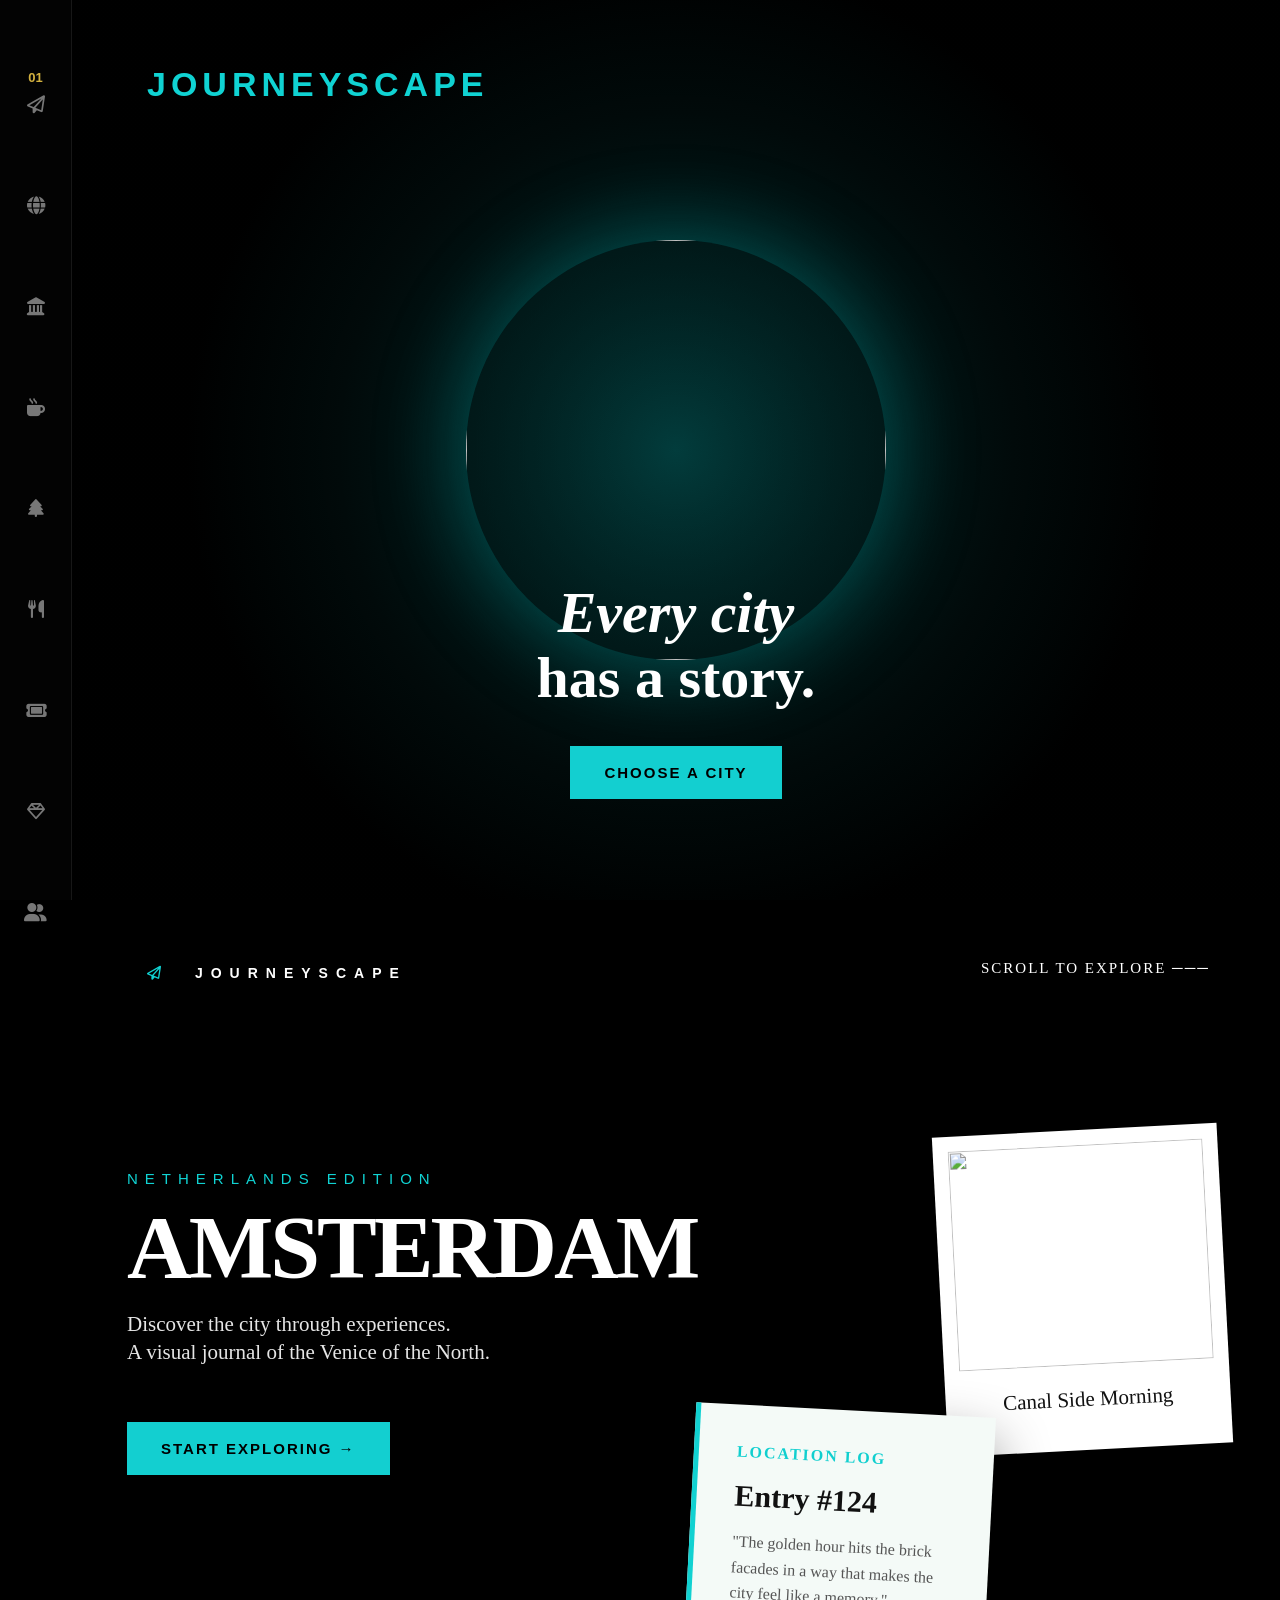
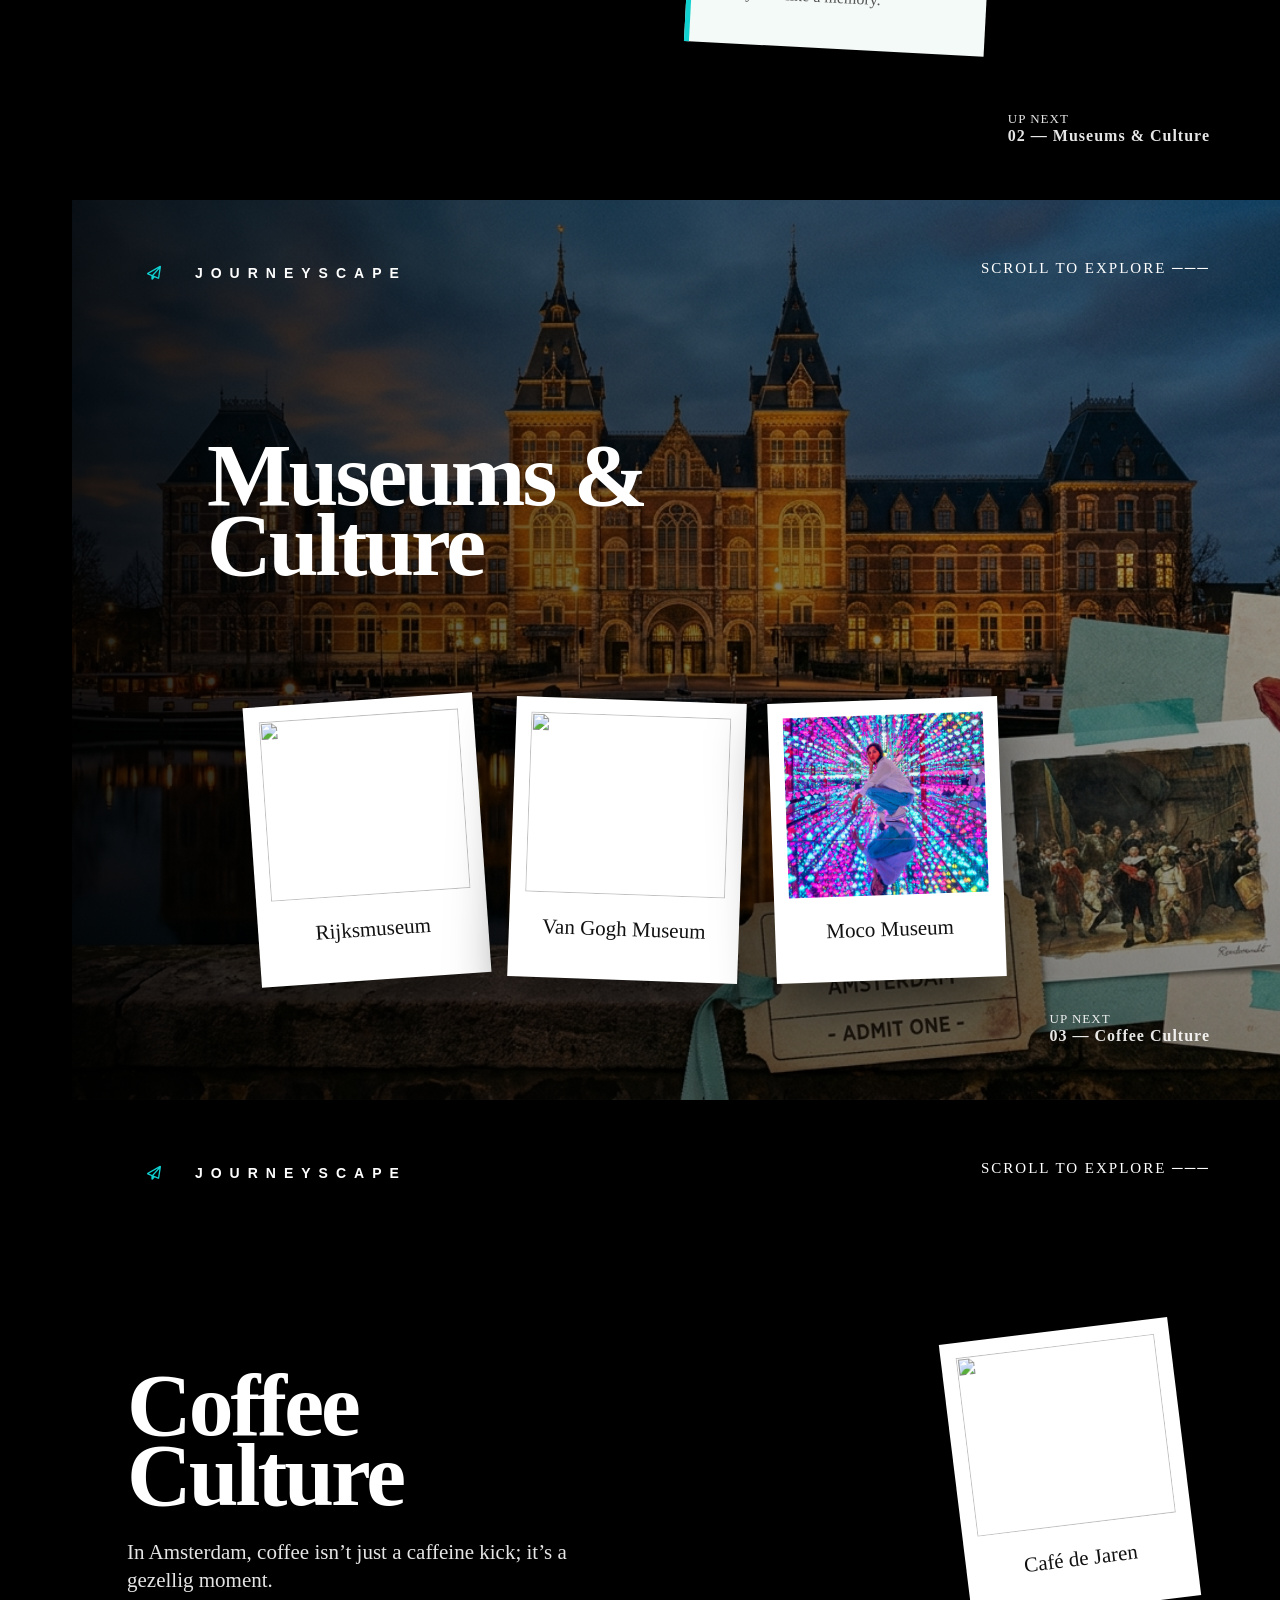
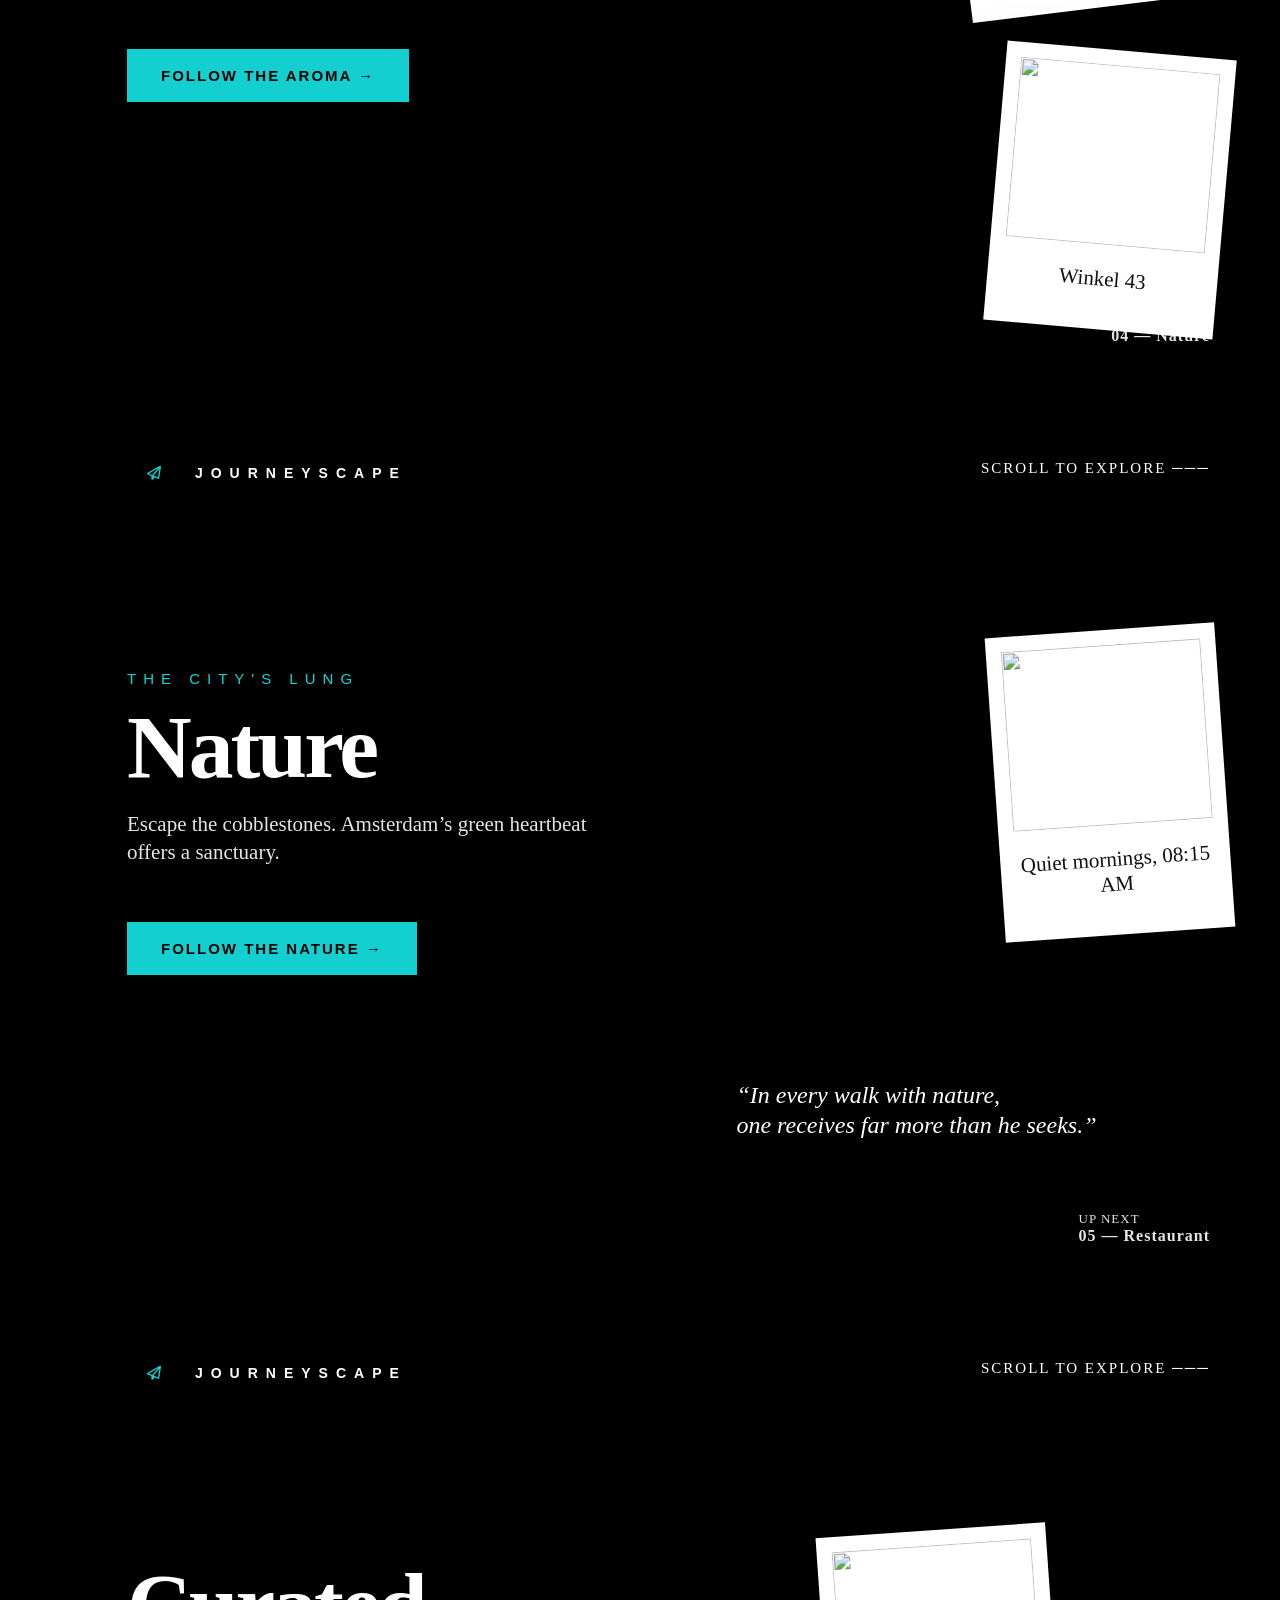
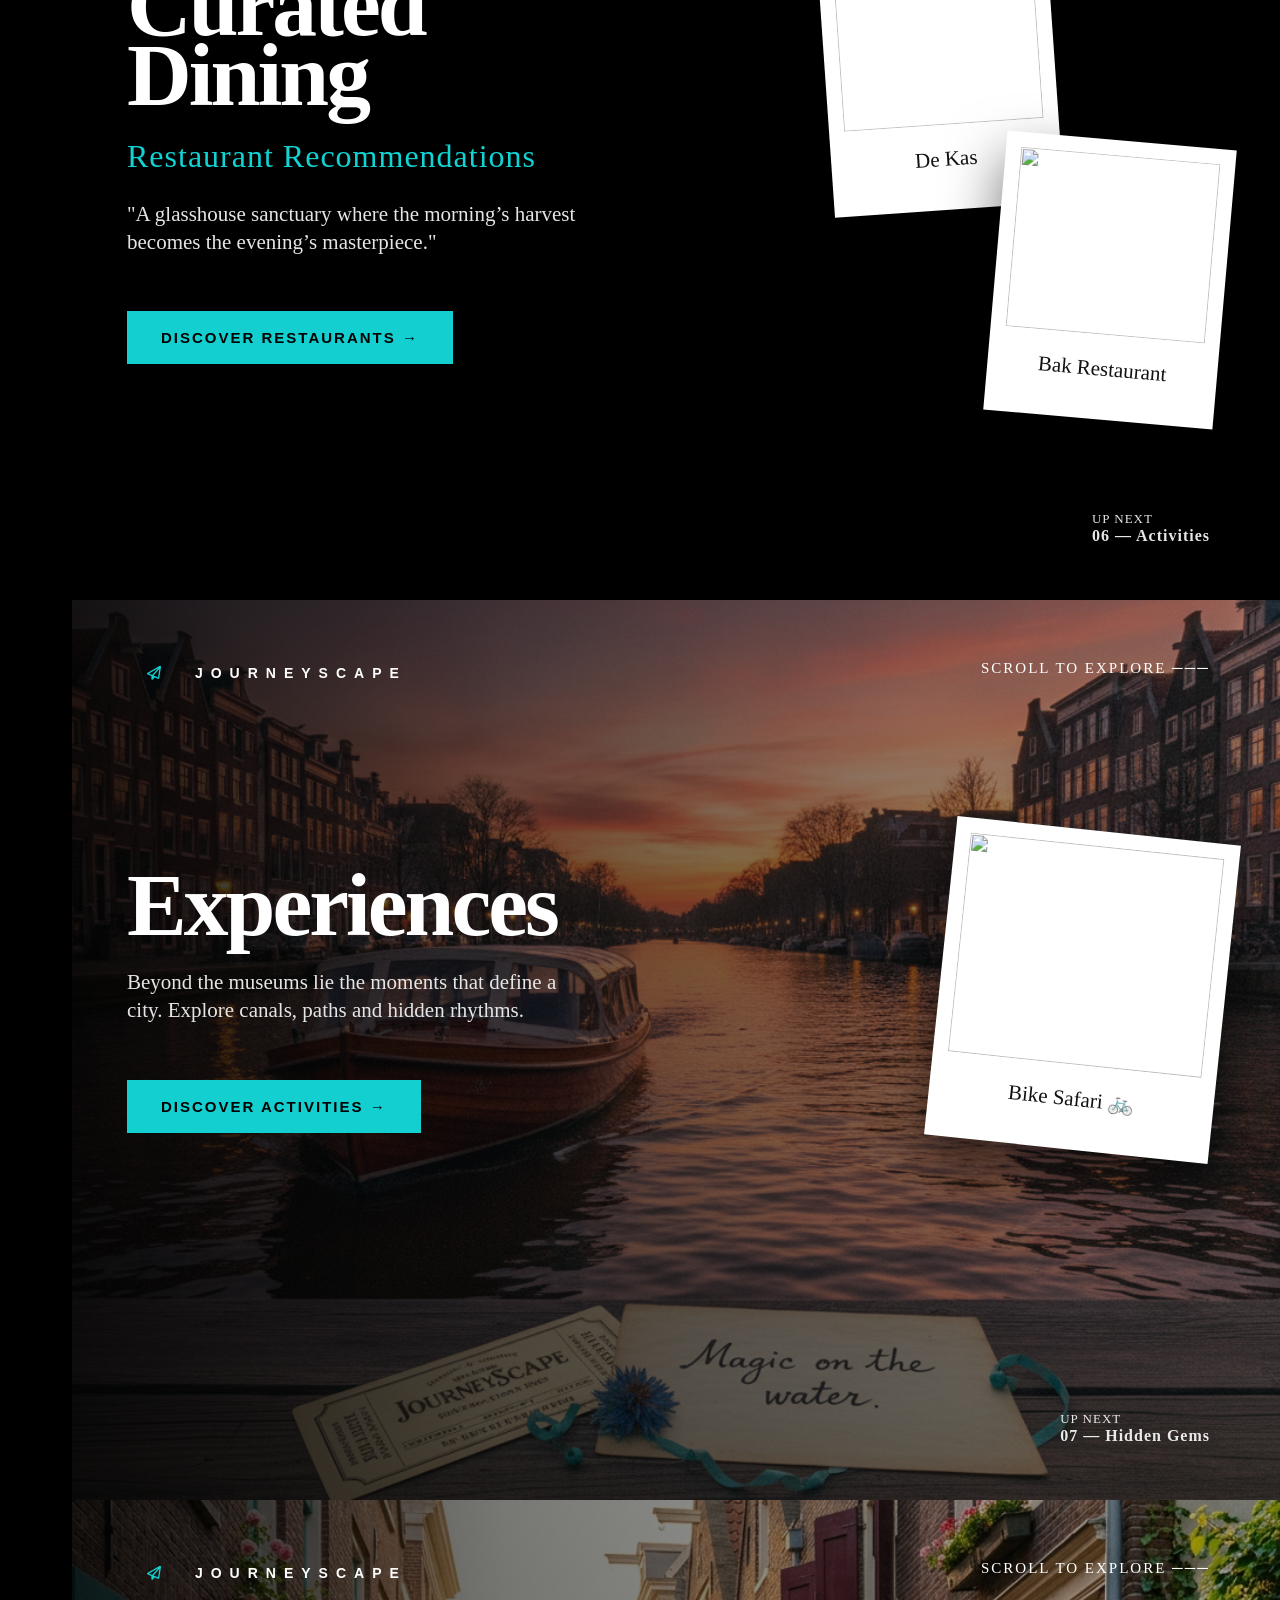
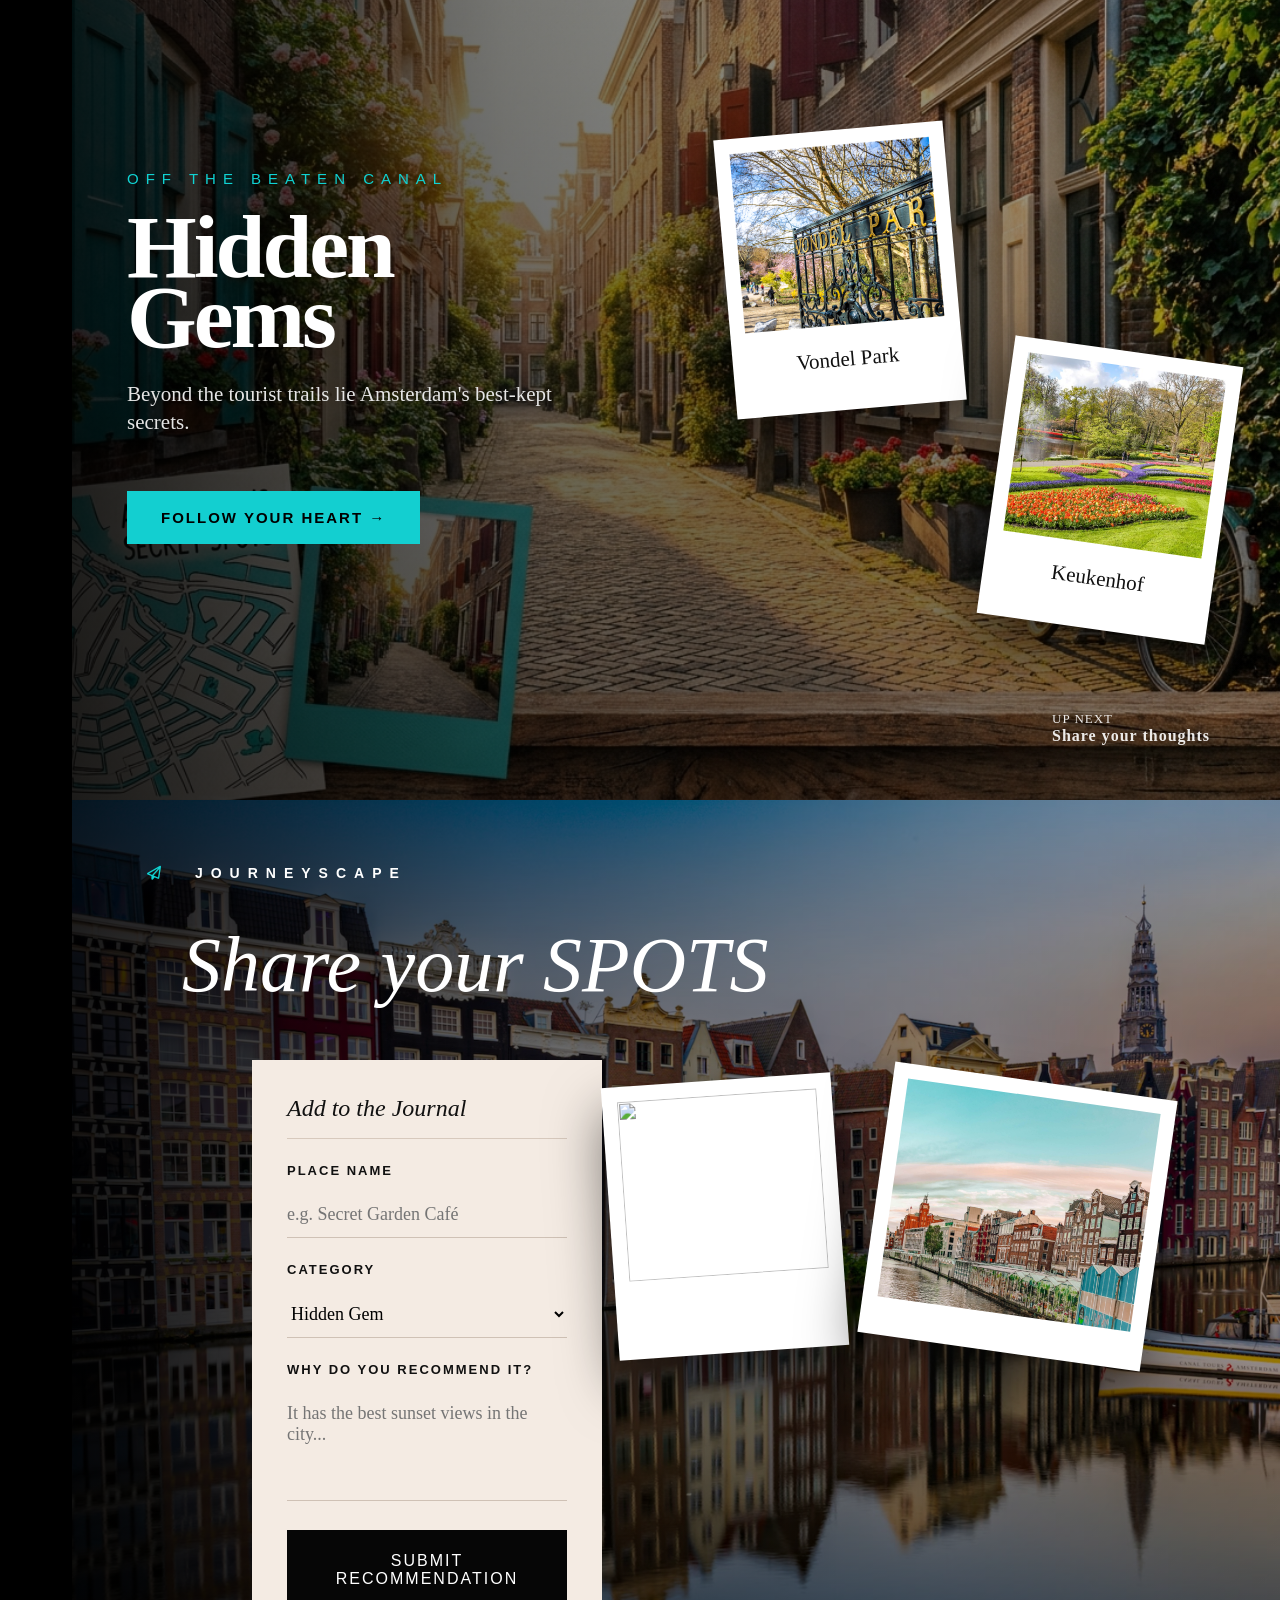
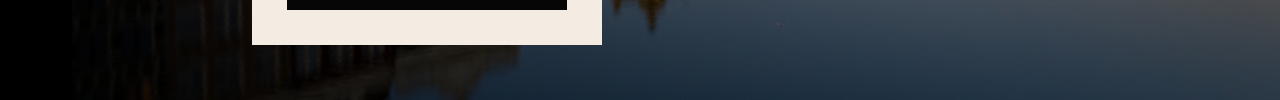
==== index.html @ 6c8f0bb3 "first version" ====
<!DOCTYPE html>
<html lang="en">
<head>
  <meta charset="UTF-8" />
  <meta name="viewport" content="width=device-width, initial-scale=1.0" />
  <title>Journeyscape</title>

  <link rel="stylesheet" href="css/style.css" />

  <link rel="stylesheet"
  href="https://cdnjs.cloudflare.com/ajax/libs/font-awesome/6.5.1/css/all.min.css">
</head>

<body>

<nav class="sidebar">
  <div class="side-number">01</div>

  <a href="#home"><i class="fa-regular fa-paper-plane"></i></a>
  <a href="#amsterdam"><i class="fa-solid fa-globe"></i></a>
  <a href="#museum"><i class="fa-solid fa-landmark"></i></a>
  <a href="#coffee"><i class="fa-solid fa-mug-hot"></i></a>
  <a href="#nature"><i class="fa-solid fa-tree"></i></a>
  <a href="#dining"><i class="fa-solid fa-utensils"></i></a>
  <a href="#experiences"><i class="fa-solid fa-ticket"></i></a>
  <a href="#hidden"><i class="fa-regular fa-gem"></i></a>
  <a href="#share"><i class="fa-solid fa-user-group"></i></a>
</nav>

<main>

<section id="home" class="slide home">
  <div class="brand big-brand">JOURNEYSCAPE</div>

  <div class="earth">
    <img src="https://images.unsplash.com/photo-1614730321146-b6fa6a46bcb4?q=80&w=1200" alt="">
  </div>

  <div class="home-text">
    <h1><em>Every city</em><br>has a story.</h1>
    <a href="#amsterdam" class="btn">CHOOSE A CITY</a>
  </div>
</section>

<section id="amsterdam" class="slide bg-amsterdam">
  <div class="brand"><i class="fa-regular fa-paper-plane"></i> JOURNEYSCAPE</div>
  <div class="top-text">SCROLL TO EXPLORE ───</div>

  <div class="content left">
    <p class="kicker">NETHERLANDS EDITION</p>
    <h1>AMSTERDAM</h1>
    <p class="desc">Discover the city through experiences.<br>A visual journal of the Venice of the North.</p>
    <a href="#museum" class="btn">START EXPLORING →</a>
  </div>

  <div class="cards ams-cards">
    <div class="polaroid big">
      <img src="https://images.unsplash.com/photo-1534351590666-13e3e96b5017?q=80&w=900" alt="">
      <p>Canal Side Morning</p>
    </div>

    <div class="note-card">
      <h4>LOCATION LOG</h4>
      <h3>Entry #124</h3>
      <p>"The golden hour hits the brick facades in a way that makes the city feel like a memory."</p>
    </div>
  </div>

  <div class="up-next">UP NEXT<br><b>02 — Museums & Culture</b></div>
</section>

<section id="museum" class="slide bg-museum">
  <div class="brand"><i class="fa-regular fa-paper-plane"></i> JOURNEYSCAPE</div>
  <div class="top-text">SCROLL TO EXPLORE ───</div>

  <div class="content museum-title">
    <h1>Museums &<br>Culture</h1>
  </div>

  <div class="museum-cards">
    <div class="polaroid">
      <img src="https://images.unsplash.com/photo-1582555172866-f73bb12a2ab3?q=80&w=900" alt="">
      <p>Rijksmuseum</p>
    </div>
    <div class="polaroid">
      <img src="https://images.unsplash.com/photo-1579783902614-a3fb3927b6a5?q=80&w=900" alt="">
      <p>Van Gogh Museum</p>
    </div>
    <div class="polaroid">
      <img src="../images/moco museum.jpg.avif" alt="">
      <p>Moco Museum</p>
    </div>
  </div>

  <div class="up-next">UP NEXT<br><b>03 — Coffee Culture</b></div>
</section>

<section id="coffee" class="slide bg-coffee">
  <div class="brand"><i class="fa-regular fa-paper-plane"></i> JOURNEYSCAPE</div>
  <div class="top-text">SCROLL TO EXPLORE ───</div>

  <div class="content left">
    <h1>Coffee<br>Culture</h1>
    <p class="desc">In Amsterdam, coffee isn’t just a caffeine kick; it’s a gezellig moment.</p>
    <a href="#nature" class="btn">FOLLOW THE AROMA →</a>
  </div>

  <div class="cards coffee-cards">
    <div class="polaroid">
      <img src="https://images.unsplash.com/photo-1509042239860-f550ce710b93?q=80&w=900" alt="">
      <p>Café de Jaren</p>
    </div>
    <div class="polaroid">
      <img src="https://images.unsplash.com/photo-1495474472287-4d71bcdd2085?q=80&w=900" alt="">
      <p>Winkel 43</p>
    </div>
  </div>

  <div class="up-next">UP NEXT<br><b>04 — Nature</b></div>
</section>

<section id="nature" class="slide bg-nature">
  <div class="brand"><i class="fa-regular fa-paper-plane"></i> JOURNEYSCAPE</div>
  <div class="top-text">SCROLL TO EXPLORE ───</div>

  <div class="content left">
    <p class="kicker">THE CITY'S LUNG</p>
    <h1>Nature</h1>
    <p class="desc">Escape the cobblestones. Amsterdam’s green heartbeat offers a sanctuary.</p>
    <a href="#dining" class="btn">FOLLOW THE NATURE →</a>
  </div>

  <div class="cards nature-card">
    <div class="polaroid">
      <img src="https://images.unsplash.com/photo-1441974231531-c6227db76b6e?q=80&w=900" alt="">
      <p>Quiet mornings, 08:15 AM</p>
    </div>
  </div>

  <div class="quote">“In every walk with nature,<br>one receives far more than he seeks.”</div>
  <div class="up-next">UP NEXT<br><b>05 — Restaurant</b></div>
</section>

<section id="dining" class="slide bg-dining">
  <div class="brand"><i class="fa-regular fa-paper-plane"></i> JOURNEYSCAPE</div>
  <div class="top-text">SCROLL TO EXPLORE ───</div>

  <div class="content left">
    <h1>Curated<br>Dining</h1>
    <p class="kicker handwritten">Restaurant Recommendations</p>
    <p class="desc">"A glasshouse sanctuary where the morning’s harvest becomes the evening’s masterpiece."</p>
    <a href="#experiences" class="btn">DISCOVER RESTAURANTS →</a>
  </div>

  <div class="cards dining-cards">
    <div class="polaroid">
      <img src="https://images.unsplash.com/photo-1504674900247-0877df9cc836?q=80&w=900" alt="">
      <p>De Kas</p>
    </div>
    <div class="polaroid">
      <img src="https://images.unsplash.com/photo-1551218808-94e220e084d2?q=80&w=900" alt="">
      <p>Bak Restaurant</p>
    </div>
  </div>

  <div class="up-next">UP NEXT<br><b>06 — Activities</b></div>
</section>

<section id="experiences" class="slide bg-experiences">
  <div class="brand"><i class="fa-regular fa-paper-plane"></i> JOURNEYSCAPE</div>
  <div class="top-text">SCROLL TO EXPLORE ───</div>

  <div class="content left">
    <h1>Experiences</h1>
    <p class="desc">Beyond the museums lie the moments that define a city. Explore canals, paths and hidden rhythms.</p>
    <a href="#hidden" class="btn">DISCOVER ACTIVITIES →</a>
  </div>

  <div class="cards exp-card">
    <div class="polaroid big">
      <img src="https://images.unsplash.com/photo-1485965120184-e220f721d03e?q=80&w=900" alt="">
      <p>Bike Safari 🚲</p>
    </div>
  </div>

  <div class="up-next">UP NEXT<br><b>07 — Hidden Gems</b></div>
</section>

<section id="hidden" class="slide bg-hidden">
  <div class="brand"><i class="fa-regular fa-paper-plane"></i> JOURNEYSCAPE</div>
  <div class="top-text">SCROLL TO EXPLORE ───</div>

  <div class="content left">
    <p class="kicker">OFF THE BEATEN CANAL</p>
    <h1>Hidden<br>Gems</h1>
    <p class="desc">Beyond the tourist trails lie Amsterdam's best-kept secrets.</p>
    <a href="#share" class="btn">FOLLOW YOUR HEART →</a>
  </div>

  <div class="cards hidden-cards">
    <div class="polaroid">
      <img src="images/hiddengems1.png" alt="">
      <p>Vondel Park</p>
    </div>
    <div class="polaroid">
      <img src="images/hiddengems2.jpeg" alt="">
      <p>Keukenhof</p>
    </div>
  </div>

  <div class="up-next">UP NEXT<br><b>Share your thoughts</b></div>
</section>

<section id="share" class="slide bg-share">
  <div class="brand"><i class="fa-regular fa-paper-plane"></i> JOURNEYSCAPE</div>

  <div class="share-title">
    <h1><em>Share your SPOTS</em></h1>
  </div>

  <form class="journal">
    <h3>Add to the Journal</h3>

    <label>PLACE NAME</label>
    <input type="text" placeholder="e.g. Secret Garden Café">

    <label>CATEGORY</label>
    <select>
      <option>Hidden Gem</option>
      <option>Coffee</option>
      <option>Museum</option>
      <option>Restaurant</option>
    </select>

    <label>WHY DO YOU RECOMMEND IT?</label>
    <textarea placeholder="It has the best sunset views in the city..."></textarea>

    <button type="button">SUBMIT RECOMMENDATION</button>
  </form>

  <div class="cards share-cards">
    <div class="polaroid">
      <img src="https://images.unsplash.com/photo-1517701604599-bb29b565090c?q=80&w=900" alt="">
    </div>
    <div class="polaroid big">
      <img src="../images/spots.jpg" alt="">
    </div>
  </div>
</section>

</main>

<script src="https://cdnjs.cloudflare.com/ajax/libs/gsap/3.12.5/gsap.min.js"></script>
<script src="https://cdnjs.cloudflare.com/ajax/libs/gsap/3.12.5/ScrollTrigger.min.js"></script>
<script src="js/script.js"></script>

</body>
</html>
---- css/style.css ----
*{
  margin:0;
  padding:0;
  box-sizing:border-box;
}

html{
  scroll-behavior:smooth;
  scroll-snap-type:y mandatory;
}

body{
  background:#000;
  color:white;
  font-family:Georgia, "Times New Roman", serif;
  overflow-x:hidden;
}

html, body {
  width: 100%;
  min-height: 100%;
}

.sidebar{
  position:fixed;
  left:0;
  top:0;
  width:72px;
  height:100vh;
  background:#030303;
  z-index:1000;
  display:flex;
  flex-direction:column;
  align-items:center;
  padding-top:95px;
  gap:80px;
  border-right:1px solid rgba(255,255,255,0.08);
}

.side-number{
  position:absolute;
  top:70px;
  color:#d3b13f;
  font-size:13px;
  font-family:Arial, sans-serif;
  font-weight:bold;
}

.sidebar a{
  color:#777;
  font-size:18px;
  text-decoration:none;
  transition:.25s ease;
}

.sidebar a:hover,
.sidebar a.active{
  color:white;
  transform:scale(1.18);
}

main{
  margin-left:72px;
}

.slide{
  height:100vh;
  position:relative;
  overflow:hidden;
  background-size:cover;
  background-position:center;
  padding:70px 80px;
  scroll-snap-align:start;
  scroll-snap-stop:always;
}

.slide::before{
  content:"";
  position:absolute;
  inset:0;
  background:
    linear-gradient(90deg, rgba(0,0,0,.82) 0%, rgba(0,0,0,.46) 36%, rgba(0,0,0,.16) 100%),
    linear-gradient(0deg, rgba(0,0,0,.35), rgba(0,0,0,.12));
  z-index:1;
}

.brand{
  position:absolute;
  top:65px;
  left:75px;
  z-index:5;
  font-family:Arial, sans-serif;
  font-size:14px;
  letter-spacing:8px;
  font-weight:bold;
  color:white;
}

.brand i{
  color:#10d3d3;
  margin-right:14px;
}

.big-brand{
  font-size:34px;
  color:#10d3d3;
  letter-spacing:5px;
}

.top-text{
  position:absolute;
  top:60px;
  right:70px;
  z-index:5;
  font-size:15px;
  letter-spacing:2px;
  color:white;
}

.content{
  position:relative;
  z-index:4;
}

.content.left{
  max-width:760px;
  padding-top:250px;
}

.content h1{
  font-size:clamp(70px, 8vw, 150px);
  line-height:.78;
  letter-spacing:-5px;
  color:white;
  margin-bottom:28px;
}

.kicker{
  color:#10d3d3;
  font-size:15px;
  letter-spacing:7px;
  margin-bottom:25px;
  font-family:Arial, sans-serif;
}

.handwritten{
  font-family:cursive;
  letter-spacing:1px;
  font-size:32px;
}

.desc{
  font-size:24px;
  line-height:1.35;
  color:#e5e5e5;
  max-width:560px;
  margin-bottom:55px;
}

.btn{
  display:inline-block;
  background:#13cfd0;
  color:#000;
  text-decoration:none;
  font-family:Arial, sans-serif;
  font-weight:bold;
  letter-spacing:2px;
  padding:22px 48px;
  font-size:15px;
}

.cards{
  position:absolute;
  z-index:6;
}

.polaroid{
  width:270px;
  background:white;
  color:#111;
  padding:15px 15px 38px;
  box-shadow:0 25px 55px rgba(0,0,0,.55);
}

.polaroid.big{
  width:330px;
}

.polaroid img{
  width:100%;
  height:220px;
  object-fit:cover;
  display:block;
}

.polaroid.big img{
  height:260px;
}

.polaroid p{
  font-size:21px;
  margin-top:22px;
  text-align:center;
  font-family:cursive;
}

.note-card{
  width:300px;
  background:#f4faf7;
  color:#111;
  padding:38px;
  border-left:5px solid #11d1d1;
  transform:rotate(3deg);
  box-shadow:0 25px 55px rgba(0,0,0,.45);
}

.note-card h4{
  color:#10cfcf;
  letter-spacing:2px;
  margin-bottom:18px;
}

.note-card h3{
  font-size:30px;
  font-family:cursive;
  margin-bottom:16px;
}

.note-card p{
  font-size:16px;
  line-height:1.6;
  color:#555;
}

.up-next{
  position:absolute;
  right:70px;
  bottom:55px;
  z-index:8;
  color:white;
  font-size:13px;
  letter-spacing:1px;
  opacity:.9;
}

.up-next b{
  font-size:16px;
}

.home{
  display:flex;
  justify-content:center;
  align-items:center;
  background:
    radial-gradient(circle, rgba(0,190,190,.18) 0%, rgba(0,0,0,0) 45%),
    #020606;
}

.home::before{
  background:radial-gradient(circle, rgba(0,180,180,.15), rgba(0,0,0,.98) 65%);
}

.earth{
  position:absolute;
  z-index:2;
  width:420px;
  height:420px;
  border-radius:50%;
  overflow:hidden;
  box-shadow:0 0 90px rgba(0,210,210,.35);
}

.earth img{
  width:100%;
  height:100%;
  object-fit:cover;
}

.home-text{
  position:relative;
  z-index:5;
  text-align:center;
  margin-top:480px;
}

.home-text h1{
  font-size:58px;
  line-height:1.12;
  margin-bottom:35px;
}

.home-text em{
  font-style:italic;
}

.ams-cards{
  right:100px;
  top:260px;
}

.ams-cards .polaroid{
  transform:rotate(-3deg);
}

.ams-cards .note-card{
  margin-left:-250px;
  margin-top:-40px;
}

.museum-title{
  padding-top:180px;
  padding-left:80px;
}

.museum-cards{
  position:absolute;
  z-index:6;
  left:260px;
  bottom:120px;
  display:flex;
  gap:55px;
}

.museum-cards .polaroid:nth-child(1){
  transform:rotate(-4deg);
}

.museum-cards .polaroid:nth-child(2){
  transform:rotate(2deg);
}

.museum-cards .polaroid:nth-child(3){
  transform:rotate(-2deg);
}

.coffee-cards{
  right:150px;
  top:220px;
}

.coffee-cards .polaroid:nth-child(1){
  transform:rotate(-7deg);
}

.coffee-cards .polaroid:nth-child(2){
  margin-top:40px;
  margin-left:40px;
  transform:rotate(5deg);
}

.nature-card{
  right:170px;
  top:230px;
}

.nature-card .polaroid{
  transform:rotate(-4deg);
}

.quote{
  position:absolute;
  z-index:5;
  bottom:160px;
  left:52%;
  font-size:30px;
  line-height:1.25;
  font-style:italic;
}

.dining-cards{
  right:140px;
  top:220px;
}

.dining-cards .polaroid:nth-child(1){
  transform:rotate(-4deg);
}

.dining-cards .polaroid:nth-child(2){
  margin-top:-70px;
  margin-left:170px;
  transform:rotate(5deg);
}

.exp-card{
  right:170px;
  top:230px;
}

.exp-card .polaroid{
  transform:rotate(6deg);
}

.hidden-cards{
  right:130px;
  top:120px;
}

.hidden-cards .polaroid:nth-child(1){
  transform:rotate(-5deg);
}

.hidden-cards .polaroid:nth-child(2){
  margin-left:270px;
  margin-top:-60px;
  transform:rotate(8deg);
}

.share-title{
  position:absolute;
  z-index:5;
  top:120px;
  left:110px;
}

.share-title h1{
  font-size:78px;
  font-weight:normal;
}

.journal{
  position:absolute;
  z-index:6;
  left:180px;
  top:260px;
  width:350px;
  background:#f4ebe3;
  color:#111;
  padding:35px;
  display:flex;
  flex-direction:column;
  gap:14px;
}

.journal h3{
  font-size:24px;
  font-style:italic;
  font-weight:normal;
  border-bottom:1px solid #d7c9bd;
  padding-bottom:16px;
}

.journal label{
  font-family:Arial, sans-serif;
  font-size:13px;
  font-weight:bold;
  letter-spacing:2px;
  margin-top:10px;
}

.journal input,
.journal select,
.journal textarea{
  background:transparent;
  border:none;
  border-bottom:1px solid #cfc1b5;
  padding:12px 0;
  font-size:18px;
  font-family:Georgia, serif;
}

.journal textarea{
  height:110px;
  resize:none;
}

.journal button{
  margin-top:15px;
  background:#060606;
  color:white;
  border:none;
  padding:22px;
  font-size:16px;
  letter-spacing:2px;
}

.share-cards{
  right:120px;
  top:280px;
  display:flex;
  gap:35px;
}

.share-cards .polaroid:nth-child(1){
  transform:rotate(-4deg);
}

.share-cards .polaroid:nth-child(2){
  transform:rotate(8deg);
}

.bg-amsterdam{
  background-image:url("https://images.unsplash.com/photo-1534351590666-13e3e96b5017?q=80&w=1920");
}

.bg-museum{
  background-image:url("../images/museum.png");
}

.bg-coffee{
  background-image:url("https://images.unsplash.com/photo-1517701604599-bb29b565090c?q=80&w=1920");
}

.bg-nature{
  background-image:url("https://images.unsplash.com/photo-1441974231531-c6227db76b6e?q=80&w=1920");
}

.bg-dining{
  background-image:url("https://images.unsplash.com/photo-1517248135467-4c7edcad34c4?q=80&w=1920");
}

.bg-experiences{
  background-image:url("../images/experiences.png");
}

.bg-hidden{
  background-image:url("../images/hiddengem.png");
}

.bg-share{
  background-image:url("../images/share\ your\ spots.jpg.avif");
}

@media(max-width:1000px){
  .cards,
  .museum-cards,
  .quote,
  .top-text{
    display:none;
  }

  .content.left,
  .museum-title{
    padding-top:220px;
    padding-left:20px;
  }

  .content h1{
    font-size:70px;
  }

  .desc{
    font-size:19px;
  }

  .journal{
    left:110px;
    width:320px;
  }

  .share-title h1{
    font-size:52px;
  }
}

@media(max-width:600px){
  .sidebar{
    width:52px;
    gap:24px;
  }

  main{
    margin-left:52px;
  }

  .slide{
    padding:45px 28px;
  }

  .brand{
    left:35px;
    font-size:11px;
    letter-spacing:4px;
  }

  .content h1{
    font-size:48px;
    letter-spacing:-2px;
  }

  .btn{
    padding:16px 24px;
    font-size:12px;
  }

  .journal{
    left:70px;
    top:240px;
    width:260px;
  }
}

@media(max-width:1000px){
  .cards,
  .museum-cards,
  .quote,
  .top-text{
    display:none;
  }

  .content.left,
  .museum-title{
    padding-top:220px;
    padding-left:20px;
  }

  .content h1{
    font-size:70px;
  }

  .desc{
    font-size:19px;
  }

  .journal{
    left:110px;
    width:320px;
  }

  .share-title h1{
    font-size:52px;
  }
}

@media(max-width:600px){
  .sidebar{
    width:52px;
    gap:24px;
  }

  main{
    margin-left:52px;
  }

  .slide{
    padding:45px 28px;
  }

  .brand{
    left:35px;
    font-size:11px;
    letter-spacing:4px;
  }

  .content h1{
    font-size:48px;
    letter-spacing:-2px;
  }

  .btn{
    padding:16px 24px;
    font-size:12px;
  }

  .journal{
    left:70px;
    top:240px;
    width:260px;
  }
}

/* RESPONSIVE FIX */
@media (max-width: 1300px) {
  .slide {
    padding: 60px 55px;
  }

  .content.left {
    max-width: 52%;
    padding-top: 210px;
  }

  .content h1 {
    font-size: clamp(56px, 7vw, 95px);
    letter-spacing: -3px;
  }

  .desc {
    font-size: 21px;
    max-width: 460px;
  }

  .btn {
    padding: 18px 34px;
  }

  .polaroid {
    width: 230px;
  }

  .polaroid.big {
    width: 285px;
  }

  .polaroid img {
    height: 180px;
  }

  .polaroid.big img {
    height: 220px;
  }

  .ams-cards,
  .coffee-cards,
  .nature-card,
  .dining-cards,
  .exp-card,
  .hidden-cards {
    right: 55px;
    top: 230px;
  }

  .museum-cards {
    left: 180px;
    gap: 30px;
  }

  .quote {
    font-size: 24px;
    left: 55%;
  }
}

@media (max-width: 1050px) {
  .content.left {
    max-width: 100%;
    padding-top: 180px;
  }

  .cards,
  .museum-cards,
  .quote {
    display: none;
  }

  .content h1 {
    font-size: 64px;
  }

  .desc {
    font-size: 19px;
    max-width: 620px;
  }

  .top-text {
    display: none;
  }

  .up-next {
    right: 35px;
    bottom: 35px;
  }
}

@media (max-width: 700px) {
  .sidebar {
    width: 52px;
    gap: 28px;
    padding-top: 90px;
  }

  main {
    margin-left: 52px;
  }

  .slide {
    padding: 45px 25px;
  }

  .brand {
    left: 30px;
    top: 45px;
    font-size: 11px;
    letter-spacing: 4px;
  }

  .big-brand {
    font-size: 20px;
  }

  .content.left,
  .museum-title {
    padding-top: 165px;
    padding-left: 0;
  }

  .content h1 {
    font-size: 48px;
    line-height: .9;
    letter-spacing: -2px;
  }

  .desc {
    font-size: 17px;
  }

  .btn {
    padding: 15px 22px;
    font-size: 12px;
  }

  .home-text {
    margin-top: 380px;
  }

  .earth {
    width: 300px;
    height: 300px;
  }

  .share-title {
    left: 75px;
  }

  .share-title h1 {
    font-size: 42px;
  }

  .journal {
    left: 75px;
    width: 260px;
  }
}
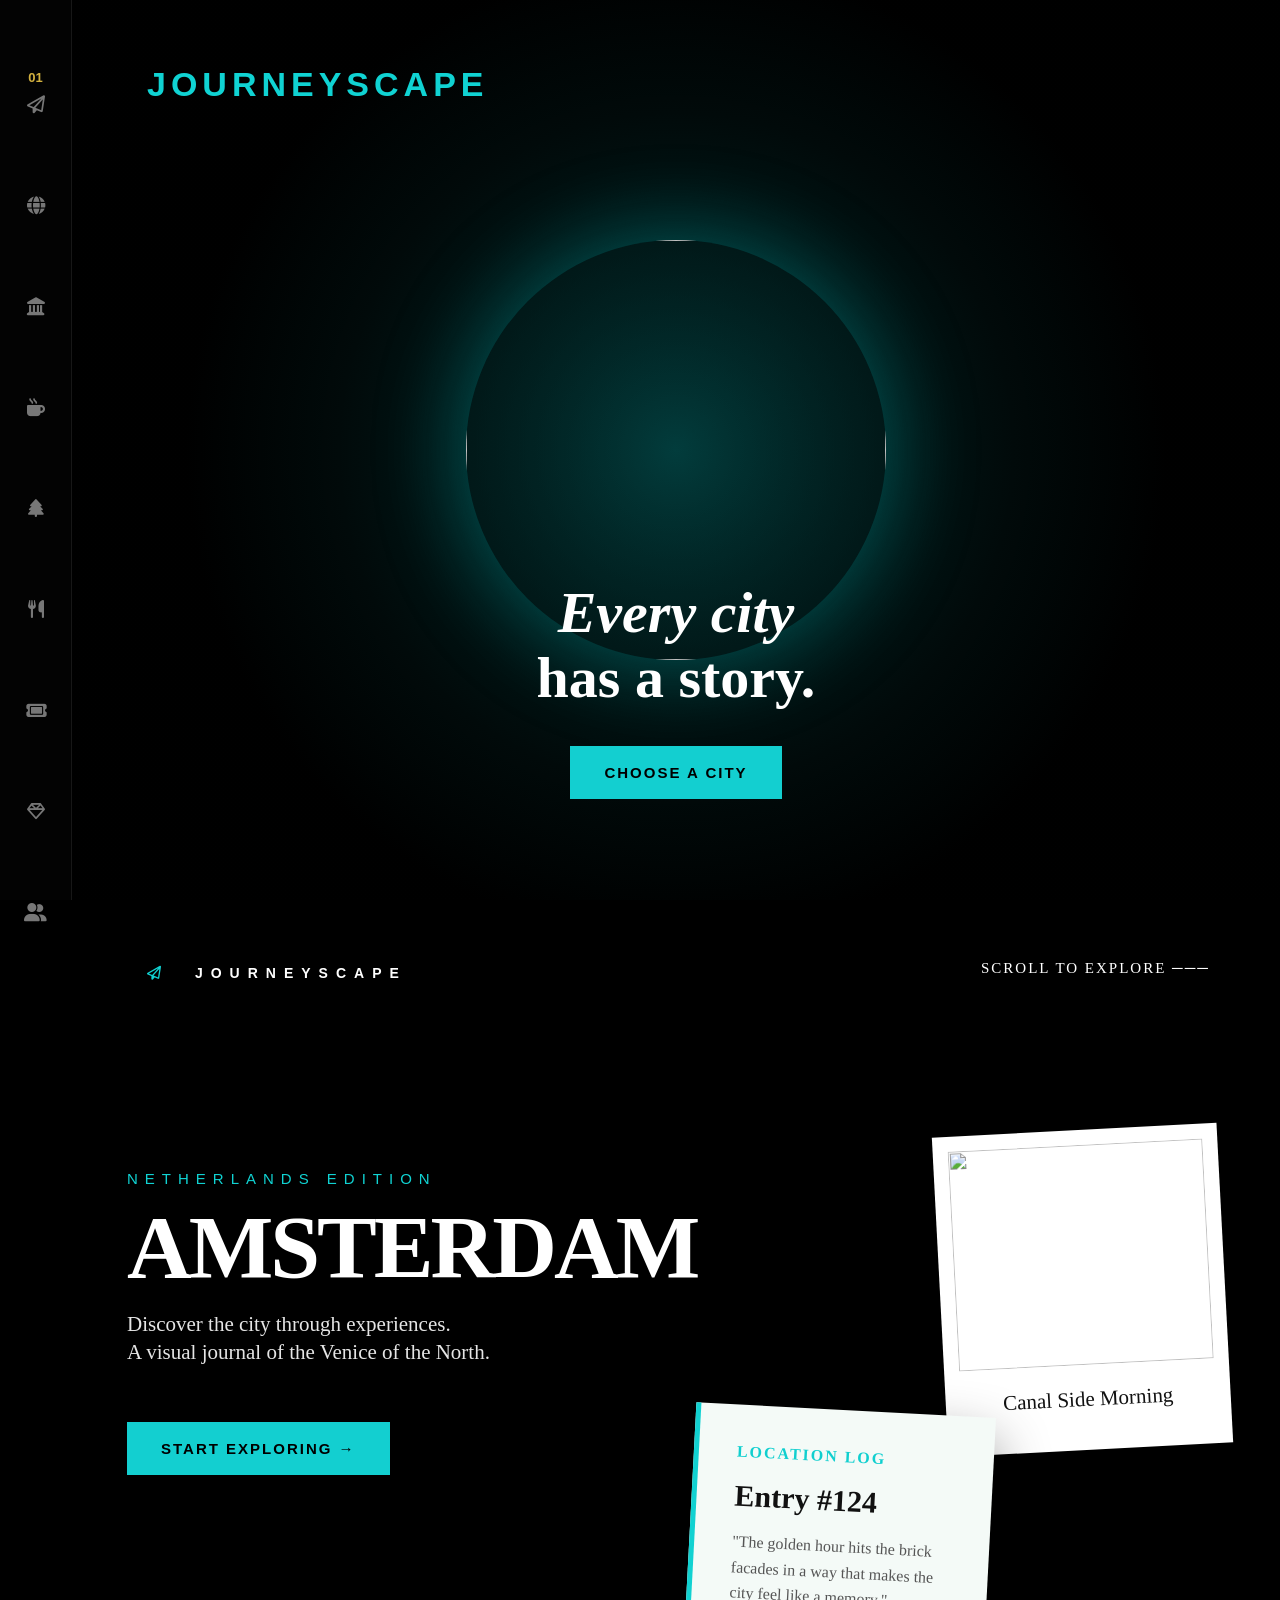
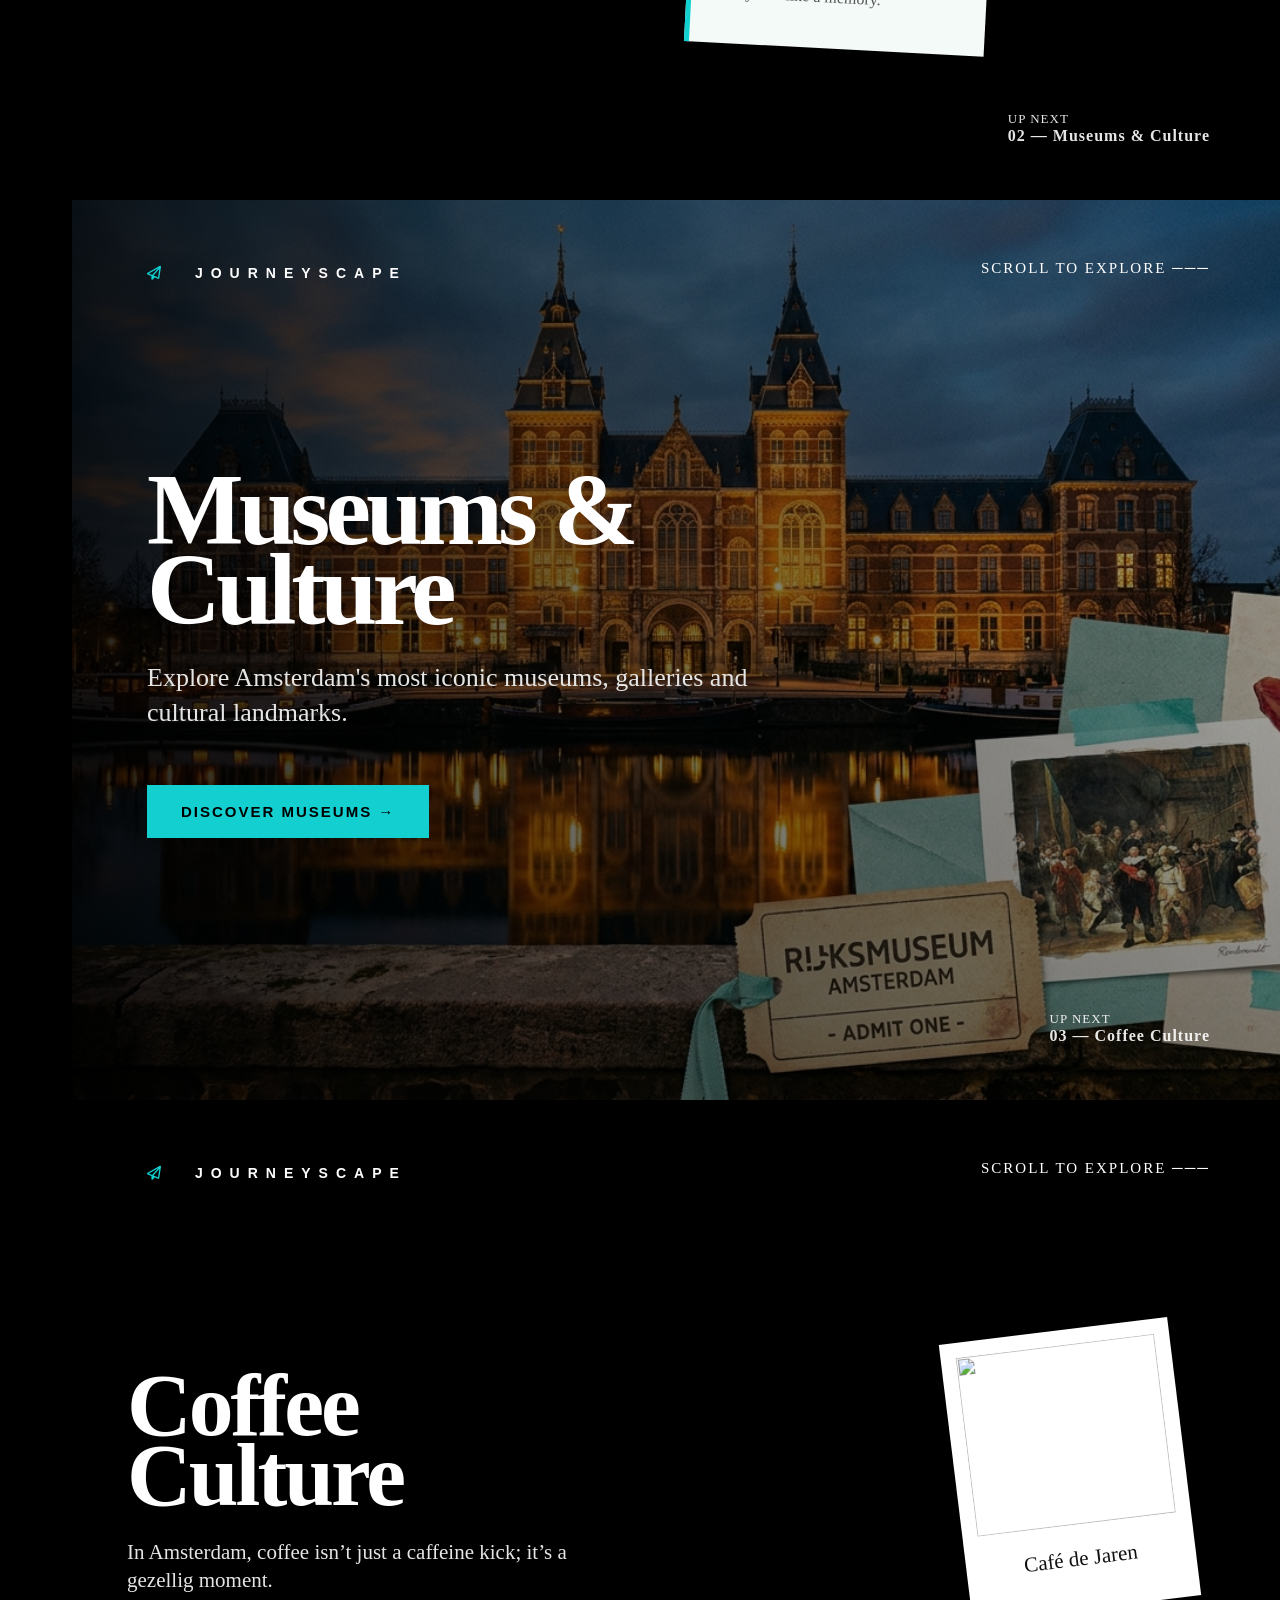
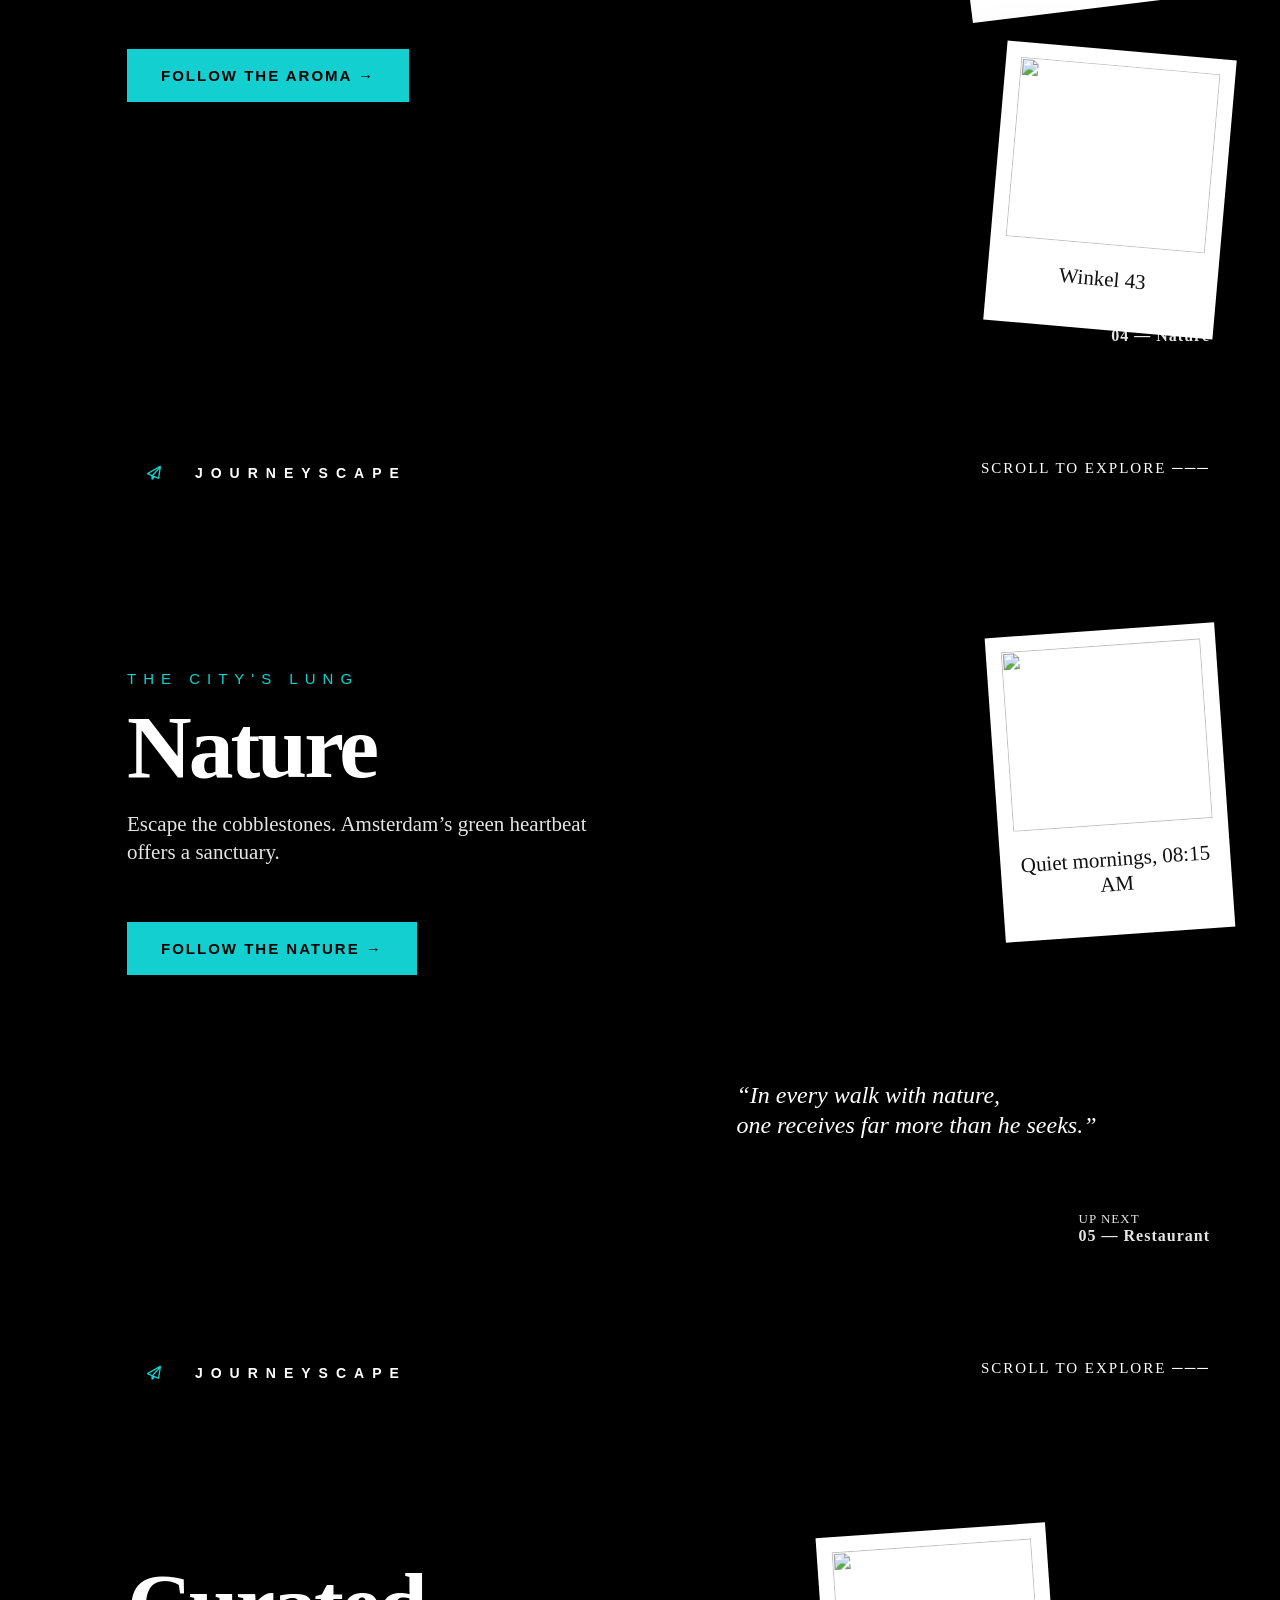
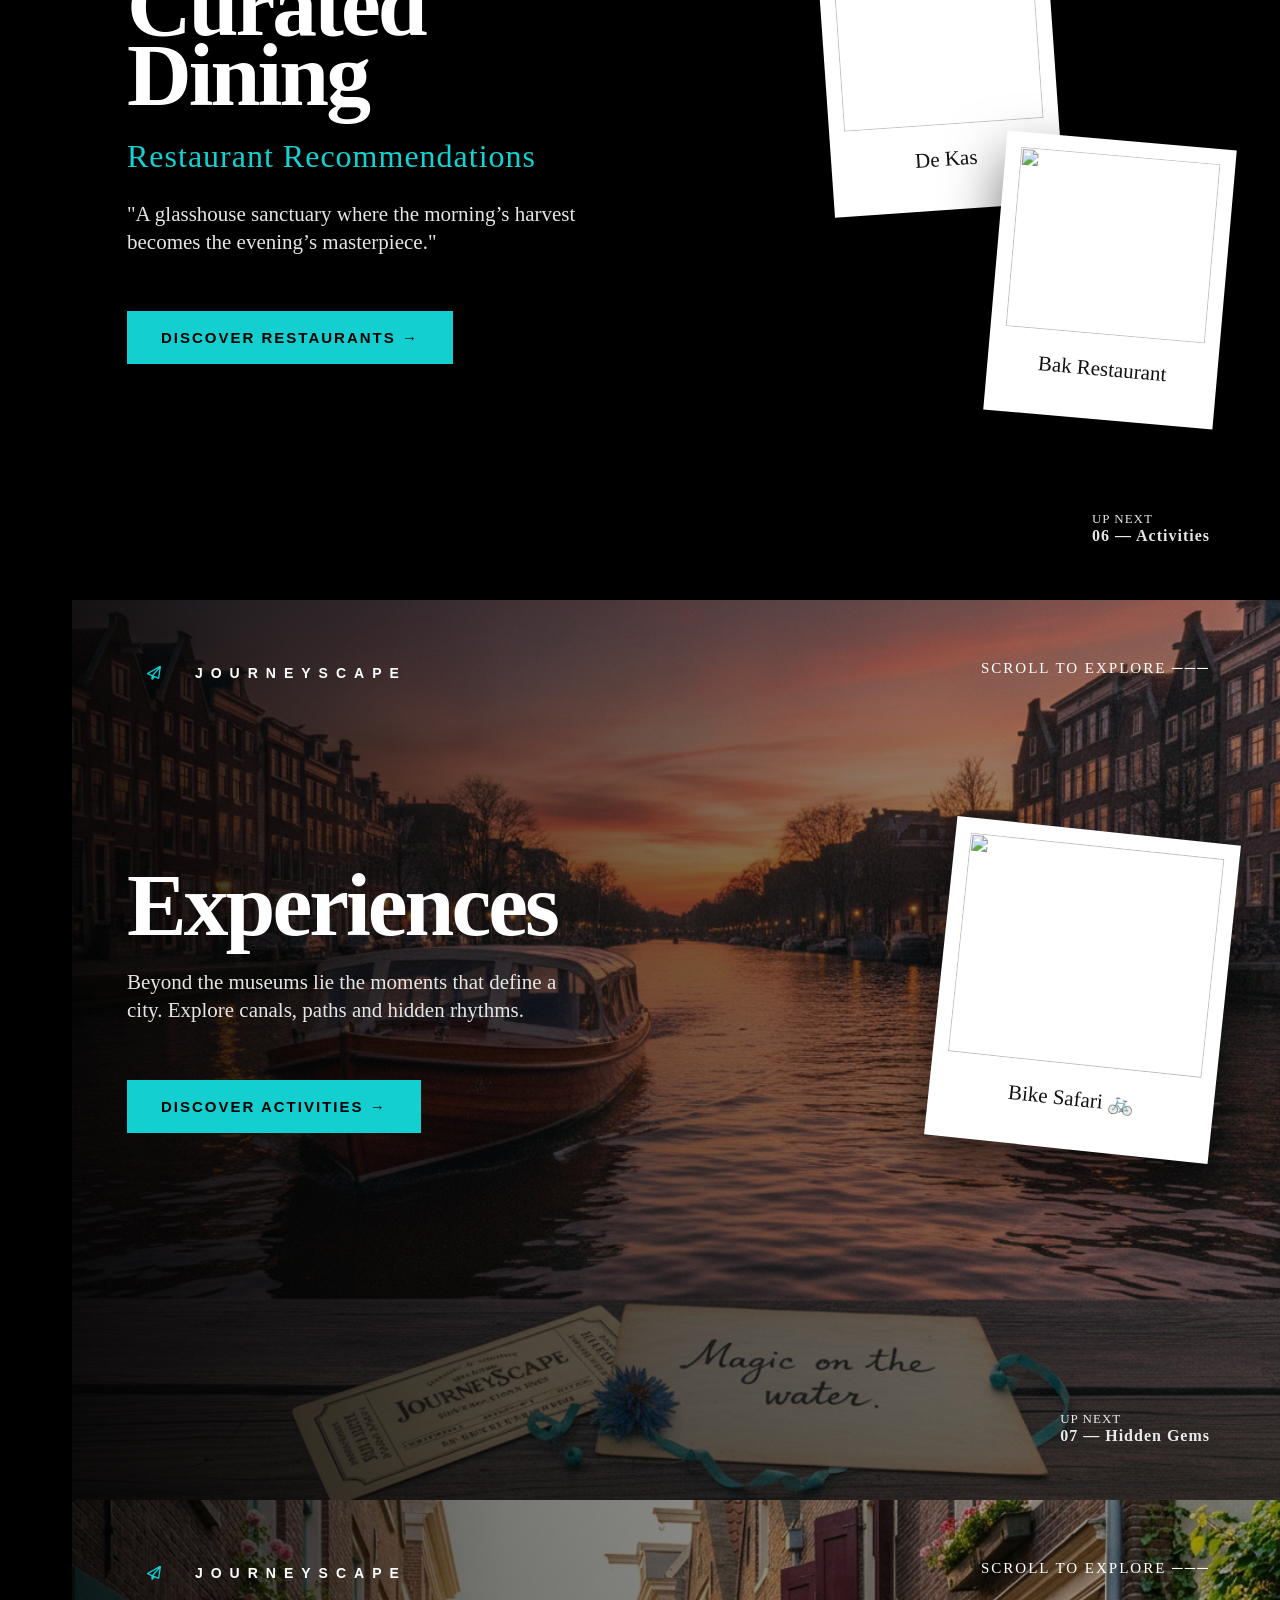
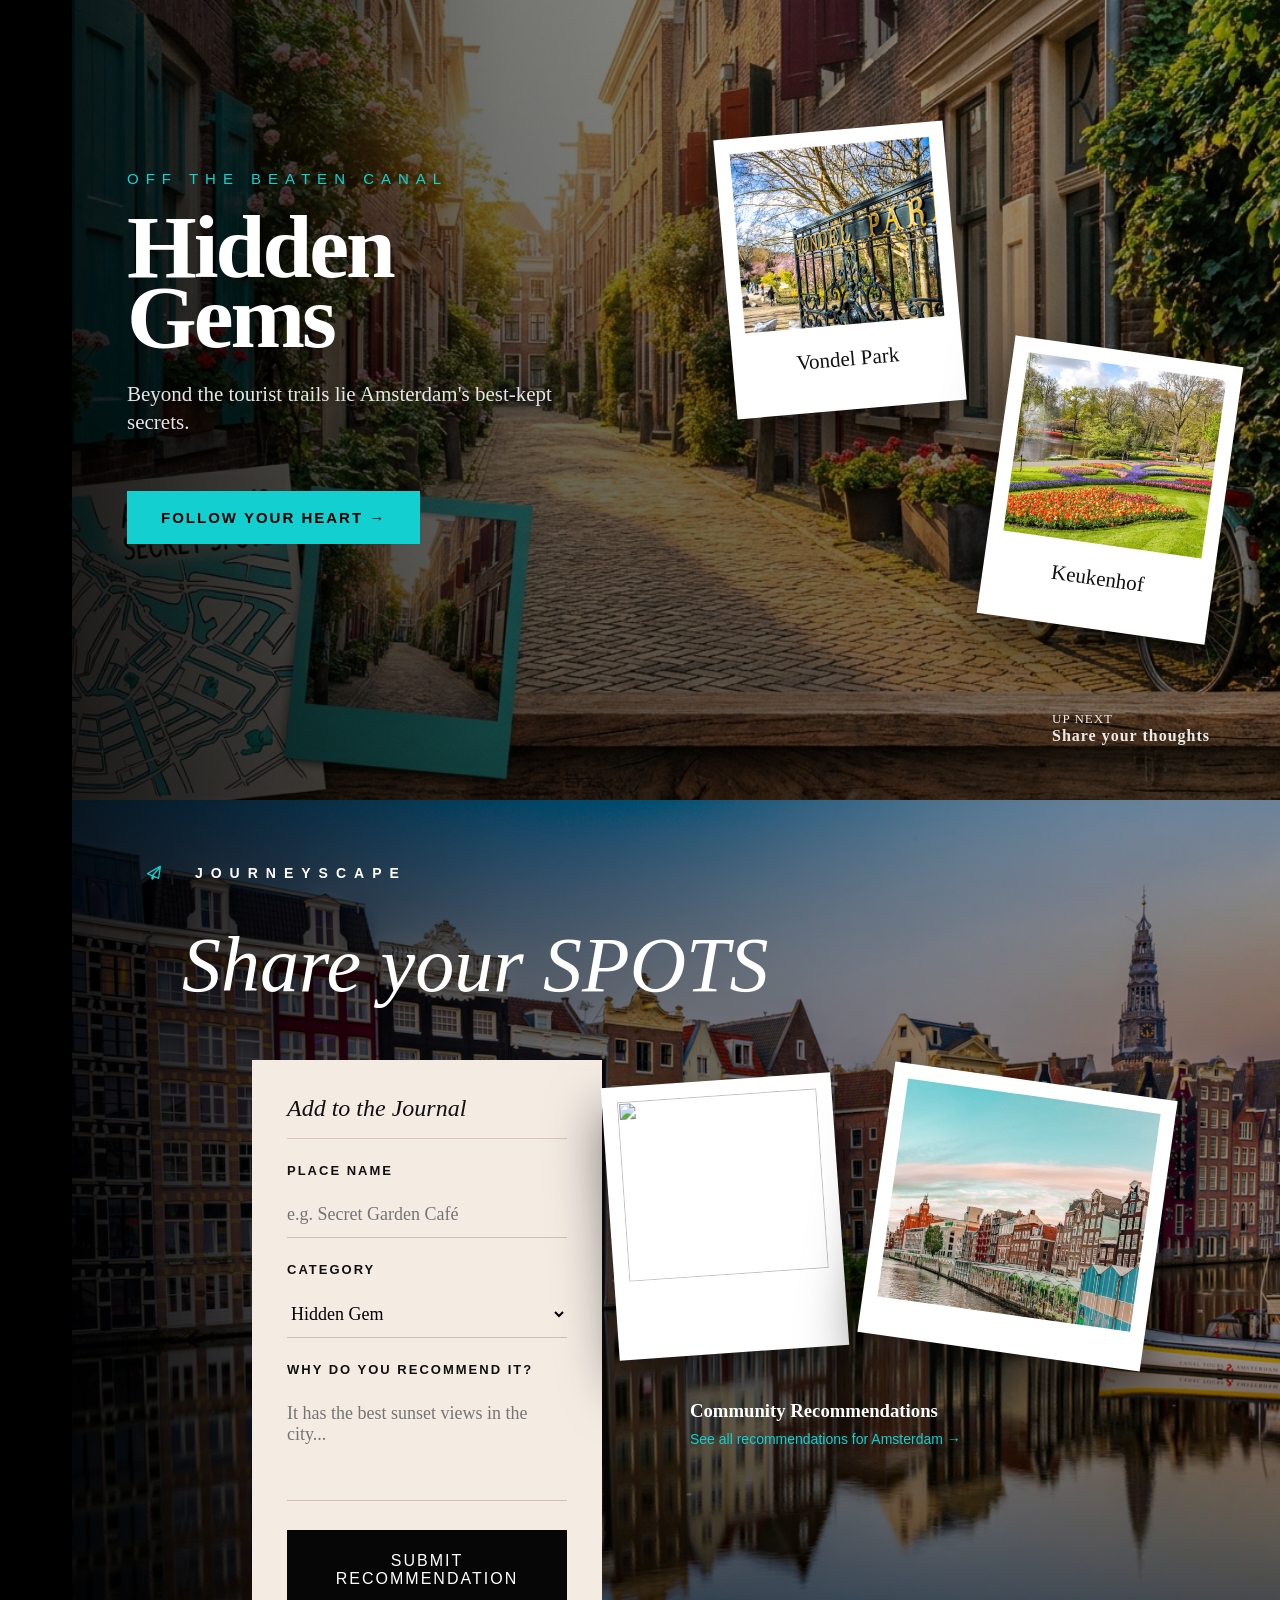
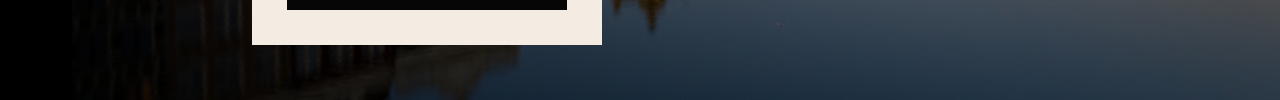
==== commit 1f4d147c: "first version" ====
--- a/index.html
+++ b/index.html
@@ -74,8 +74,15 @@
   <div class="top-text">SCROLL TO EXPLORE ───</div>
 
   <div class="content museum-title">
-    <h1>Museums &<br>Culture</h1>
-  </div>
+  <h1>Museums &<br>Culture</h1>
+
+  <p class="desc">
+    Explore Amsterdam's most iconic museums,
+    galleries and cultural landmarks.
+  </p>
+
+  <a href="museum.html" class="btn">DISCOVER MUSEUMS →</a>
+</div>
 
   <div class="museum-cards">
     <div class="polaroid">
@@ -102,7 +109,7 @@
   <div class="content left">
     <h1>Coffee<br>Culture</h1>
     <p class="desc">In Amsterdam, coffee isn’t just a caffeine kick; it’s a gezellig moment.</p>
-    <a href="#nature" class="btn">FOLLOW THE AROMA →</a>
+    <a href="category.html?type=coffee" class="btn">FOLLOW THE AROMA →</a>
   </div>
 
   <div class="cards coffee-cards">
@@ -127,7 +134,7 @@
     <p class="kicker">THE CITY'S LUNG</p>
     <h1>Nature</h1>
     <p class="desc">Escape the cobblestones. Amsterdam’s green heartbeat offers a sanctuary.</p>
-    <a href="#dining" class="btn">FOLLOW THE NATURE →</a>
+    <a href="category.html?type=nature" class="btn">FOLLOW THE NATURE →</a>
   </div>
 
   <div class="cards nature-card">
@@ -149,7 +156,7 @@
     <h1>Curated<br>Dining</h1>
     <p class="kicker handwritten">Restaurant Recommendations</p>
     <p class="desc">"A glasshouse sanctuary where the morning’s harvest becomes the evening’s masterpiece."</p>
-    <a href="#experiences" class="btn">DISCOVER RESTAURANTS →</a>
+    <a href="category.html?type=dining" class="btn">DISCOVER RESTAURANTS →</a>
   </div>
 
   <div class="cards dining-cards">
@@ -173,7 +180,7 @@
   <div class="content left">
     <h1>Experiences</h1>
     <p class="desc">Beyond the museums lie the moments that define a city. Explore canals, paths and hidden rhythms.</p>
-    <a href="#hidden" class="btn">DISCOVER ACTIVITIES →</a>
+    <a href="category.html?type=experiences" class="btn">DISCOVER ACTIVITIES →</a>
   </div>
 
   <div class="cards exp-card">
@@ -194,7 +201,7 @@
     <p class="kicker">OFF THE BEATEN CANAL</p>
     <h1>Hidden<br>Gems</h1>
     <p class="desc">Beyond the tourist trails lie Amsterdam's best-kept secrets.</p>
-    <a href="#share" class="btn">FOLLOW YOUR HEART →</a>
+    <a href="category.html?type=hidden" class="btn">FOLLOW YOUR HEART →</a>
   </div>
 
   <div class="cards hidden-cards">
@@ -238,6 +245,20 @@
     <button type="button">SUBMIT RECOMMENDATION</button>
   </form>
 
+  <div class="recommendation-wall">
+
+  <div class="wall-header">
+    <h3>Community Recommendations</h3>
+
+    <span id="seeAllBtn">
+      See all recommendations for Amsterdam →
+    </span>
+  </div>
+
+  <div id="bubbleContainer"></div>
+
+</div>
+
   <div class="cards share-cards">
     <div class="polaroid">
       <img src="https://images.unsplash.com/photo-1517701604599-bb29b565090c?q=80&w=900" alt="">
@@ -247,6 +268,17 @@
     </div>
   </div>
 </section>
+
+<div id="recommendationPanel" class="recommendation-panel">
+
+  <div class="panel-header">
+    <h2>Amsterdam Recommendations</h2>
+    <span id="closePanel">✕</span>
+  </div>
+
+  <div id="recommendationList"></div>
+
+</div>
 
 </main>
 
--- a/css/style.css
+++ b/css/style.css
@@ -307,7 +307,7 @@
   margin-top:-40px;
 }
 
-.museum-title{
+/* .museum-title{
   padding-top:180px;
   padding-left:80px;
 }
@@ -331,6 +331,35 @@
 
 .museum-cards .polaroid:nth-child(3){
   transform:rotate(-2deg);
+} */
+
+/* MUSEUM CLEAN HERO FIX */
+
+.bg-museum .museum-cards {
+  display: none;
+}
+
+.bg-museum .museum-title {
+  padding-top: 210px;
+  padding-left: 20px;
+  max-width: 760px;
+}
+
+.bg-museum .museum-title h1 {
+  font-size: clamp(78px, 8vw, 145px);
+  line-height: .78;
+  letter-spacing: -5px;
+  margin-bottom: 30px;
+}
+
+.bg-museum .museum-title .desc {
+  font-size: 26px;
+  max-width: 620px;
+  margin-bottom: 45px;
+}
+
+.bg-museum .btn {
+  margin-top: 10px;
 }
 
 .coffee-cards{
@@ -472,6 +501,21 @@
   padding:22px;
   font-size:16px;
   letter-spacing:2px;
+  cursor:pointer;
+
+  transition:all .3s ease;
+}
+
+.journal button:hover{
+  background:#13cfd0;
+  color:#000;
+
+  transform:translateY(-4px);
+
+  box-shadow:
+    0 0 15px rgba(19,207,208,.4),
+    0 0 35px rgba(19,207,208,.3),
+    0 0 60px rgba(19,207,208,.15);
 }
 
 .share-cards{
@@ -822,3 +866,143 @@
   }
 }
 
+.recommendation-wall{
+  position:absolute;
+  right:170px;
+  bottom:-200px;
+  width:420px;
+  height:500px;
+  overflow:hidden;
+  z-index:10;
+}
+
+.wall-header{
+  margin-bottom:25px;
+}
+
+.wall-header h3{
+  margin-bottom:8px;
+}
+
+#seeAllBtn{
+  color:#13cfd0;
+  font-size:14px;
+  cursor:pointer;
+  font-family:Arial,sans-serif;
+}
+
+.wall-header a{
+  color:#13cfd0;
+  text-decoration:none;
+  font-size:14px;
+}
+
+#bubbleContainer{
+  position:relative;
+  width:100%;
+  height:100%;
+}
+
+.recommendation-bubble{
+  bottom:10px;
+  animation: floatBubble 9s ease-out forwards;
+
+  background:rgba(255,255,255,.08);
+  backdrop-filter:blur(12px);
+
+  border:1px solid rgba(255,255,255,.15);
+
+  padding:18px;
+  border-radius:20px;
+
+  width:280px;
+
+  color:white;
+
+  animation:floatBubble 5s linear forwards;
+}
+
+.recommendation-bubble h4{
+  color:#13cfd0;
+  margin-bottom:8px;
+}
+
+.recommendation-bubble p{
+  font-size:14px;
+  line-height:1.4;
+}
+
+@keyframes floatBubble{
+
+  0%{
+    transform:translateY(0);
+    opacity:1;
+  }
+
+  80%{
+    opacity:1;
+  }
+
+  100%{
+    transform:translateY(-600px);
+    opacity:0;
+  }
+}
+
+.recommendation-panel{
+  position:fixed;
+  top:0;
+  right:-450px;
+
+  width:420px;
+  height:100vh;
+
+  background:rgba(10,10,10,.96);
+
+  backdrop-filter:blur(15px);
+
+  z-index:9999;
+
+  transition:.4s ease;
+
+  padding:40px;
+}
+
+.recommendation-panel.open{
+  right:0;
+}
+
+.panel-header{
+  display:flex;
+  justify-content:space-between;
+  align-items:center;
+  margin-bottom:30px;
+}
+
+.panel-header h2{
+  font-size:28px;
+}
+
+#closePanel{
+  cursor:pointer;
+  font-size:24px;
+}
+
+.recommendation-item{
+  border-bottom:1px solid rgba(255,255,255,.1);
+  padding:15px 0;
+}
+
+.recommendation-item h4{
+  color:#13cfd0;
+  margin-bottom:5px;
+}
+
+.recommendation-item small{
+  color:#999;
+}
+
+.recommendation-item p{
+  margin-top:8px;
+  color:#ddd;
+}
